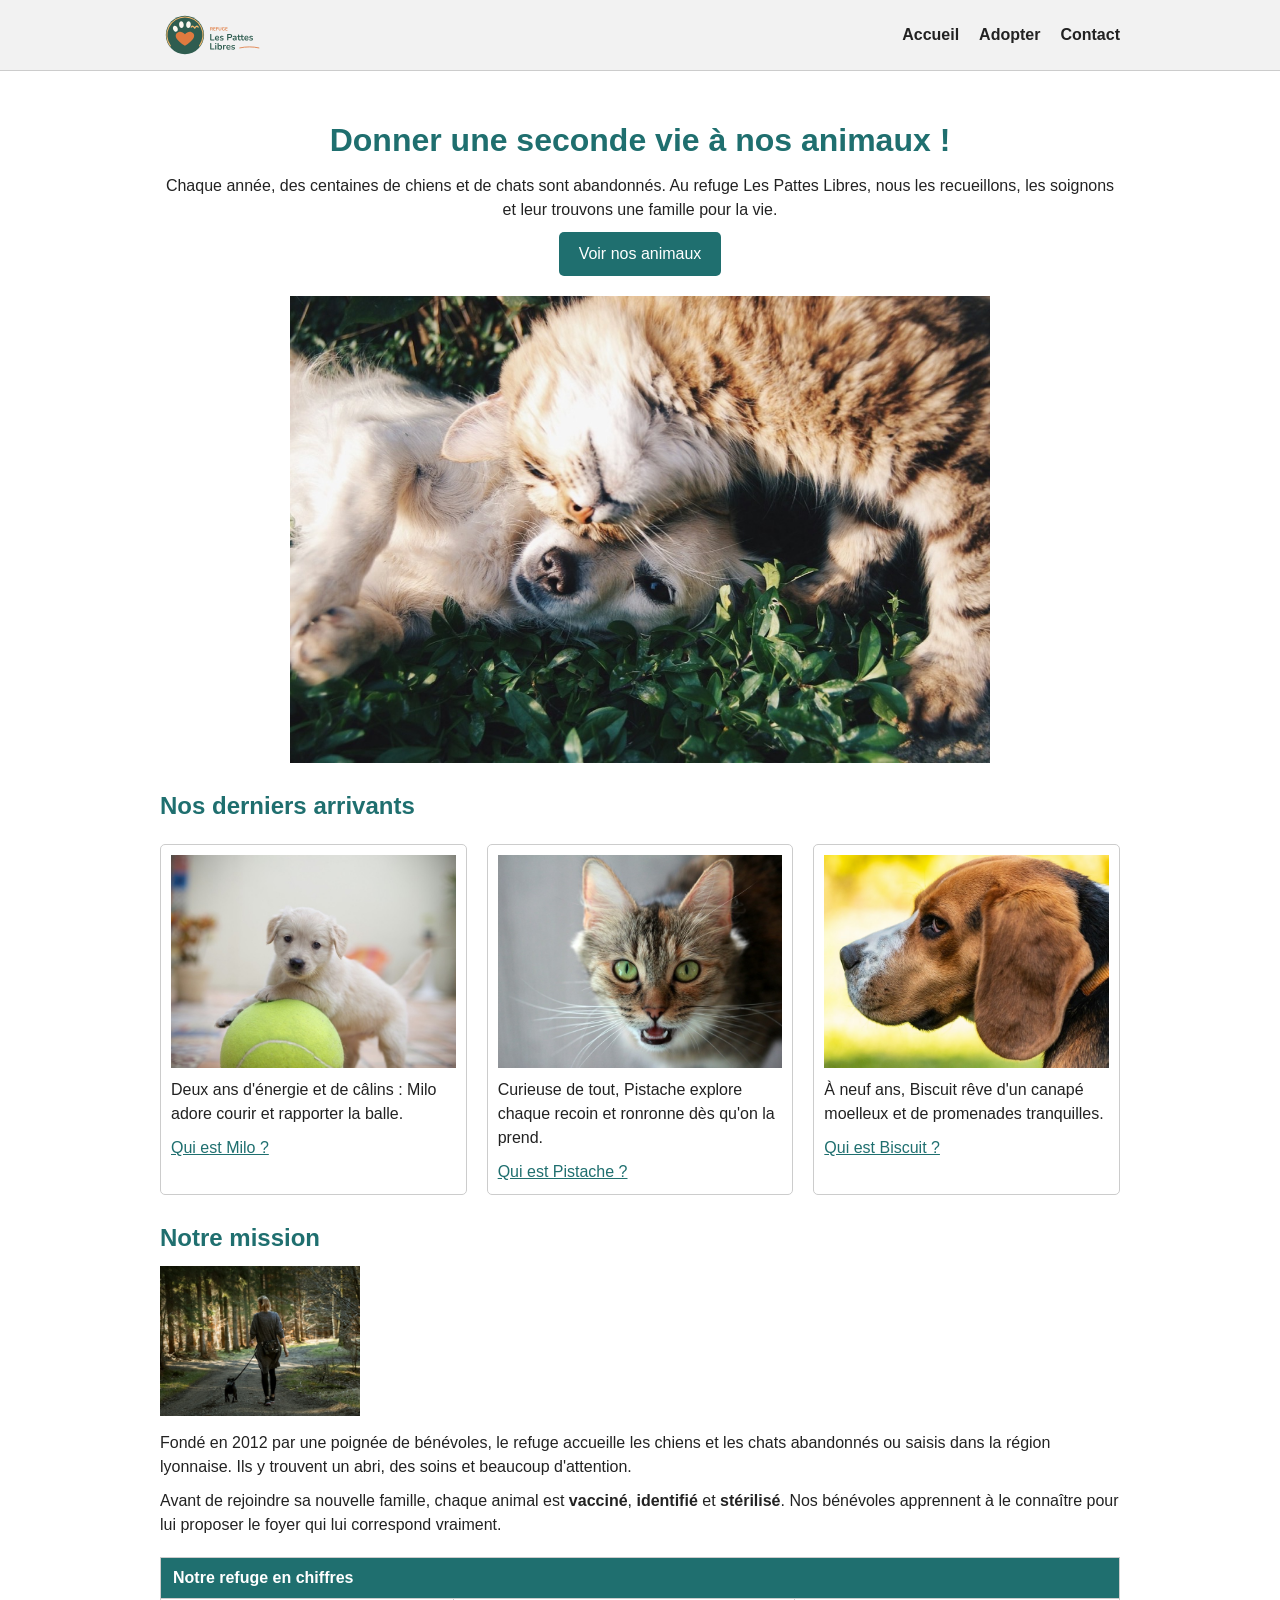
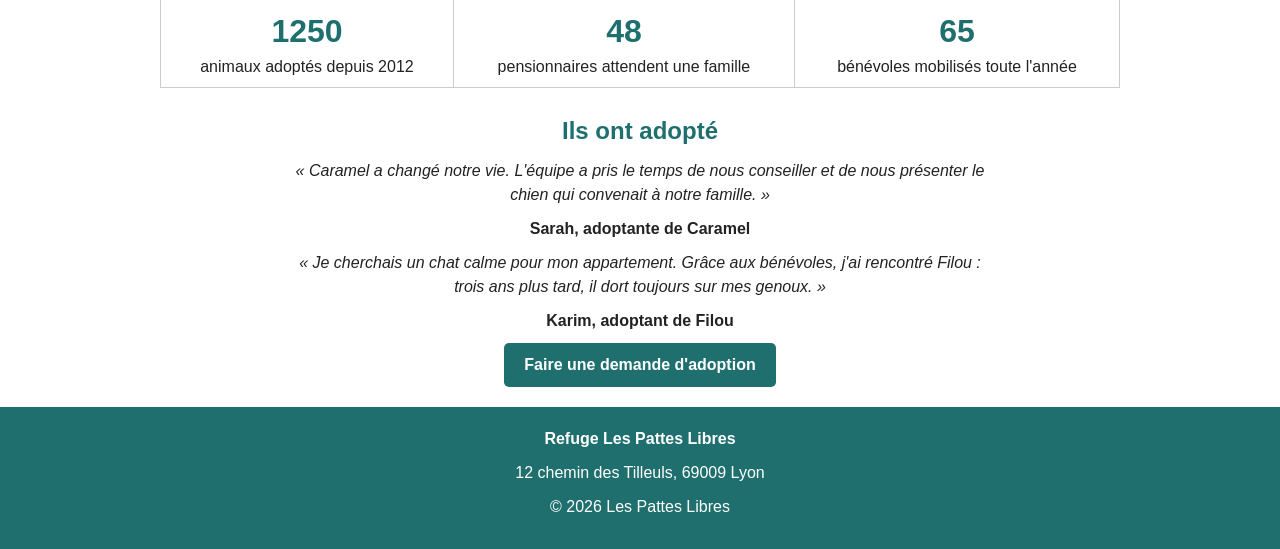
==== index.html @ fd4eedf7 "Renommer accueil.html à index.html" ====
<!doctype html>
<html lang="fr">
  <head>
    <meta charset="UTF-8" />
    <meta name="viewport" content="width=device-width, initial-scale=1.0" />
    <title>Les Pattes Libres</title>
    <link rel="stylesheet" href="./assets/style.css">
  </head>
  <body>
    <header>
      <nav>
        <a href="accueil.html"
          ><img
            src="./assets/image/logo 2.svg"
            alt="logo les pattes libres"
            width="200"
            height="100"
        /></a>
        <ul>
          <li><a href="accueil.html">Accueil</a></li>
          <li><a href="adoption.html">Adopter</a></li>
          <li><a href="contact.html">Contact</a></li>
        </ul>
      </nav>
    </header>
    <main>
      <section class="adopter">
        <h1>Donner une seconde vie à nos animaux !</h1>
        <p>
          Chaque année, des centaines de chiens et de chats sont abandonnés. Au refuge Les Pattes
          Libres, nous les recueillons, les soignons et leur trouvons une famille pour la vie.
        </p>
        <a href="adoption.html">Voir nos animaux</a>
        <img src="./assets/image/hero.jpg" alt="Image de chien et chat" width="700" height="500" />
      </section>

      <section class="arrivants">
      <h2>Nos derniers arrivants</h2>
      <article class="animal_1">
        <img src="./assets/image/milo.jpg" alt="Milo le chien" width="180" height="120" />
        <p>Deux ans d'énergie et de câlins : Milo adore courir et rapporter la balle.</p>
        <a href="adoption.html#milo">Qui est Milo ?</a>
      </article>
      <article class="animal_2">
        <img src="./assets/image/pistache.jpg" alt="Pistache le chat" width="180" height="120" />
        <p>Curieuse de tout, Pistache explore chaque recoin et ronronne dès qu'on la prend.</p>
        <a href="adoption.html#pistache">Qui est Pistache ?</a>
      </article>
      <article class="animal_3">
        <img src="./assets/image/biscuit.jpg" alt="Biscuit le chien" width="180" height="120" />
        <p>À neuf ans, Biscuit rêve d'un canapé moelleux et de promenades tranquilles.</p>
        <a href="adoption.html#biscuit">Qui est Biscuit ?</a>
      </article>

      </section>

      <section class="mission">
        <h2>Notre mission</h2>
        <img
          src="./assets/image/mission.jpg"
          alt="Bénévole qui promène un chien"
          width="200"
          height="150"
        />
        <p>
          Fondé en 2012 par une poignée de bénévoles, le refuge accueille les chiens et les chats
          abandonnés ou saisis dans la région lyonnaise. Ils y trouvent un abri, des soins et
          beaucoup d'attention.
        </p>
        <p>
          Avant de rejoindre sa nouvelle famille, chaque animal est <strong>vacciné</strong>,
          <strong>identifié</strong> et <strong>stérilisé</strong>. Nos bénévoles apprennent à le
          connaître pour lui proposer le foyer qui lui correspond vraiment.
        </p>
      </section>

      <table>
        <thead>
          <tr>
            <th colspan="3">Notre refuge en chiffres</th>
          </tr>
        </thead>
        <tbody>
          <tr>
            <td><strong>1250</strong> animaux adoptés depuis 2012</td>
            <td><strong>48</strong> pensionnaires attendent une famille</td>
            <td><strong>65</strong> bénévoles mobilisés toute l'année</td>
          </tr>
        </tbody>
      </table>

      <section class="avis">
        <h2>Ils ont adopté</h2>
        <p>
          <em
            >« Caramel a changé notre vie. L'équipe a pris le temps de nous conseiller et de nous
            présenter le chien qui convenait à notre famille. »</em
          >
        </p>
        <p><strong>Sarah, adoptante de Caramel</strong></p>
        <p>
          <em
            >« Je cherchais un chat calme pour mon appartement. Grâce aux bénévoles, j'ai rencontré
            Filou : trois ans plus tard, il dort toujours sur mes genoux. »</em
          >
        </p>
        <p><strong>Karim, adoptant de Filou</strong></p>
      </section>

      <section class="adoption">
        <a href="contact.html#formulaire"><strong>Faire une demande d'adoption</strong></a>
      </section>
    </main>

    <footer>
      <p><strong>Refuge Les Pattes Libres</strong></p>
      <p>12 chemin des Tilleuls, 69009 Lyon</p>
      <p>© 2026 Les Pattes Libres</p>
    </footer>
  </body>
</html>
---- assets/style.css ----
* {
  margin: 0;
  padding: 0;
  box-sizing: border-box;
}

ul {
  list-style: none;
}

body {
  font-family: Arial, Helvetica, sans-serif;
  line-height: 1.5;
  color: #222;
}
main {
  max-width: 1000px;
  margin: 0 auto;
  padding: 20px;
}
img {
  max-width: 100%;
  height: auto;
  display: block;
}
h1,
h2,
h3 {
  color: #1f6f6f;
  margin: 25px 0 10px;
}
h1 {
  font-size: 2rem;
}
h2 {
  font-size: 1.5rem;
}
h3 {
  font-size: 1.15rem;
}
p {
  margin-bottom: 10px;
}
a {
  color: #1f6f6f;
}
hr {
  border: 0;
  border-top: 1px solid #ccc;
  margin: 25px 0;
}

header {
  background: #f2f2f2;
  border-bottom: 1px solid #ccc;
}

nav {
  max-width: 1000px;
  margin: 0 auto;
  padding: 10px 20px;
  display: flex;
  justify-content: space-between;
  align-items: center;
}

nav img {
  height: 50px;
  width: auto;
}
nav ul {
  display: flex;
  gap: 20px;
}
nav ul a {
  text-decoration: none;
  font-weight: bold;
  color: #222;
}
nav ul a:hover {
  color: #1f6f6f;
  text-decoration: underline;
}

footer {
  background: #1f6f6f;
  color: #fff;
  text-align: center;
  padding: 20px;
}

.adopter > a,
.adoption a,
article.animal > a,
button {
  display: inline-block;
  background: #1f6f6f;
  color: #fff;
  padding: 10px 20px;
  border: 0;
  border-radius: 5px;
  font-size: 1rem;
  text-decoration: none;
  cursor: pointer;
}

.adopter > a:hover,
.adoption a:hover,
article.animal > a:hover,
button:hover {
  background: #14494a;
}

.adopter,
.adoption,
.avis {
  text-align: center;
}
.adopter img {
  margin: 20px auto 0;
}
.avis p {
  max-width: 700px;
  margin-left: auto;
  margin-right: auto;
}
.mission img {
  margin-bottom: 15px;
}
td strong {
  display: block;
  font-size: 2rem;
  color: #1f6f6f;
}
/*grid-template-columns sert a creer des colonnes (3) et 1fr sert a ajuter la largeur sois la une part de l'espace disponible*/
.arrivants,
.les_chiens,
.les_chats {
  display: grid;
  grid-template-columns: repeat(3, 1fr);
  gap: 20px;
}

/*grid column indique ici que la place des composants concerné utiliseront toute la largeur*/
.arrivants h2,
.les_chiens h2,
.les_chats h2 {
  grid-column: 1 / -1;
  margin-bottom: 0;
}

.arrivants article,
article.animal {
  border: 1px solid #ccc;
  border-radius: 5px;
  padding: 10px;
}

.arrivants img,
article.animal img {
  width: 100%;
  margin-bottom: 10px;
}

article.animal {
  display: grid;
  grid-template-columns: auto 1fr;
  column-gap: 10px;
  align-content: start;
}

article.animal > img,
article.animal > h3,
article.animal > p,
article.animal > a {
  grid-column: 1 / -1;
}

article.animal > h3 {
  margin-top: 0;
}
article.animal > a {
  margin-top: 15px;
  text-align: center;
}
.caracteristique {
  grid-column: 1;
}
.infos {
  grid-column: 2;
}

/* border-collapase sert a fusionner les bordures des cellules*/
table {
  width: 100%;
  border-collapse: collapse;
  margin: 20px 0;
}
th,
td {
  border: 1px solid #ccc;
  padding: 8px 12px;
  text-align: left;
}
th {
  background: #1f6f6f;
  color: #fff;
}

/* vise uniquement les balise td et strong d'un tableau, et applique aux balises td le texte-align: center*/
table:has(td strong) td {
  text-align: center;
}

fieldset {
  border: 1px solid #ccc;
  padding: 15px;
  margin-top: 15px;
}
legend {
  font-weight: bold;
  padding: 0 5px;
}

/* sert a annuler la fonctionnaliter des balise br car il y avait trop d'espacement dans mon formulaire*/
form br {
  display: none;
}
label {
  display: block;
  margin-top: 12px;
  font-weight: bold;
}

input[type='text'],
input[type='email'],
input[type='tel'],
select,
textarea {
  width: 100%;
  padding: 8px;
  border: 1px solid #999;
  border-radius: 4px;
  font-size: 1rem;
}

input[type='radio'] + label {
  display: inline;
  font-weight: normal;
  margin-right: 10px;
}
button {
  margin-top: 20px;
}

.formulaire_adopt_check{
  display: flex;
  padding: 0px;
  margin: 0px;
}

.formulaire_adopt_check label{
  margin-bottom: 12px;
  margin-right : 5px;
}
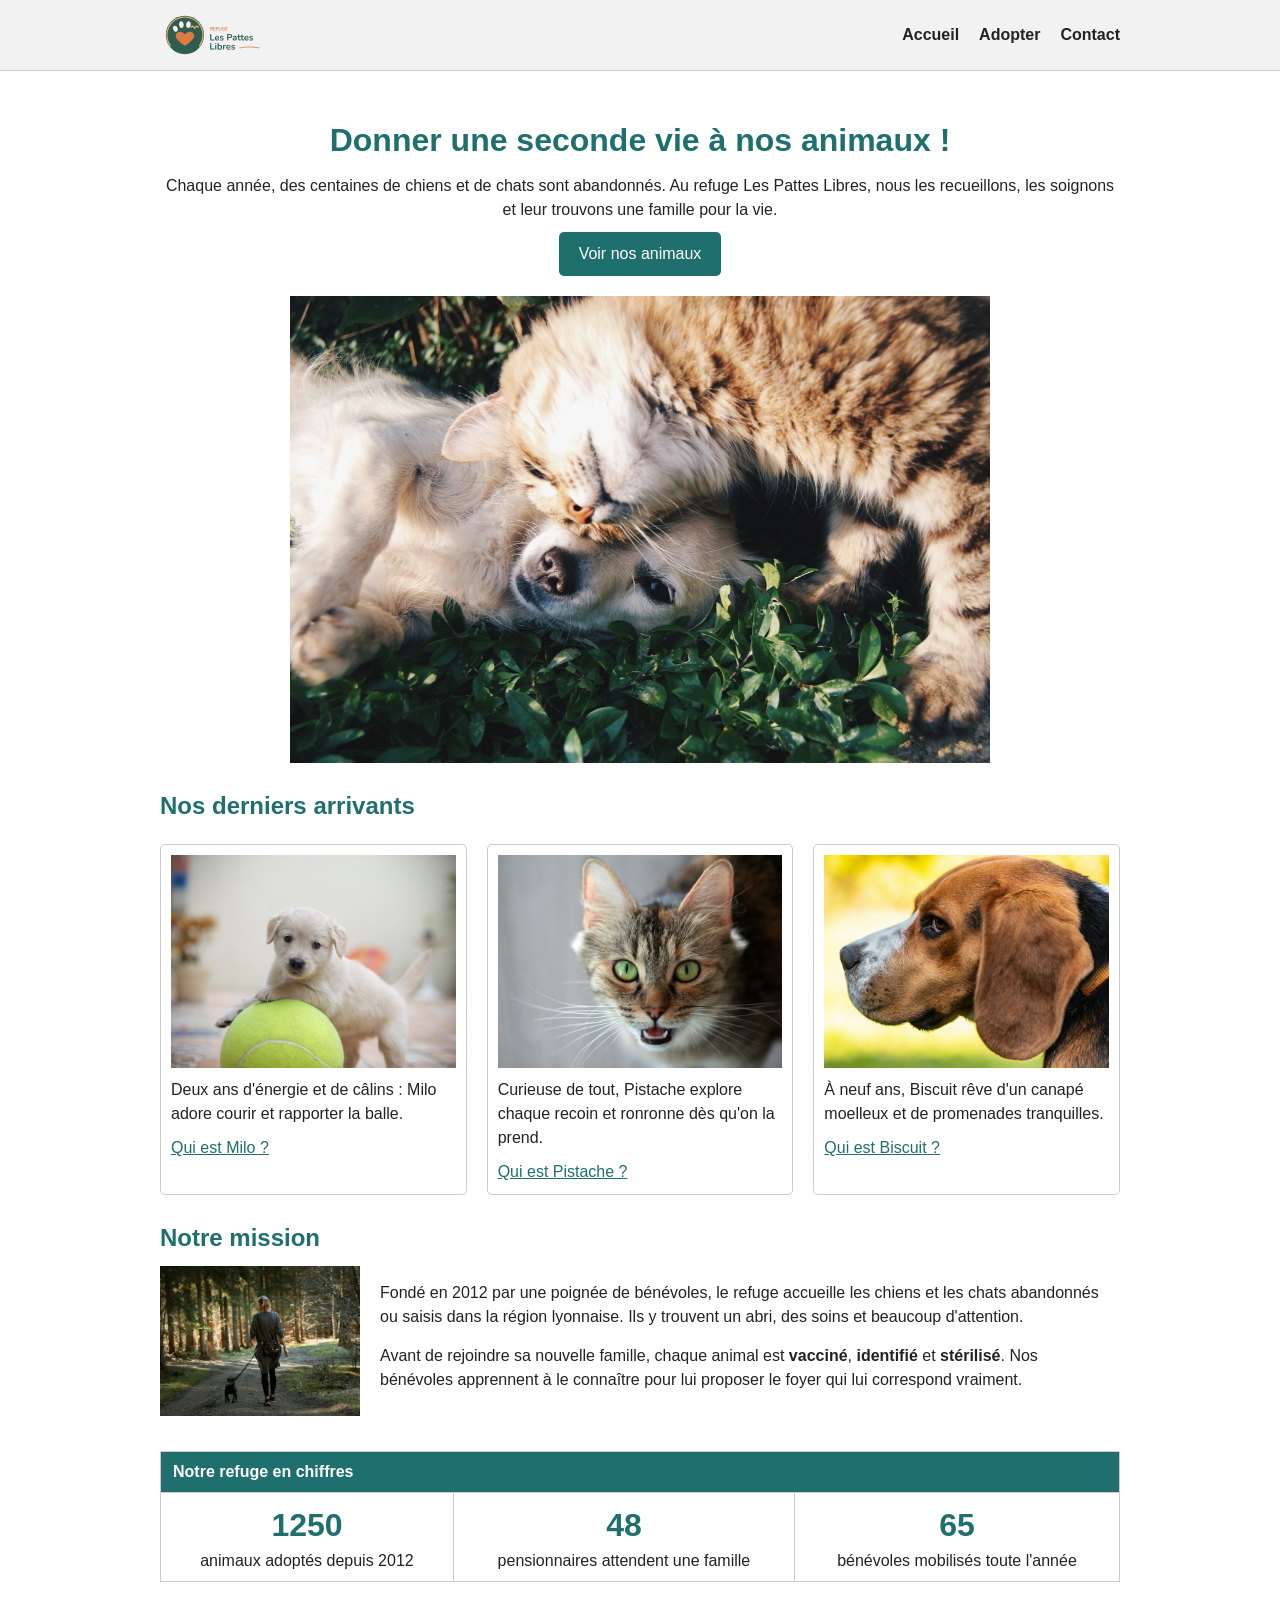
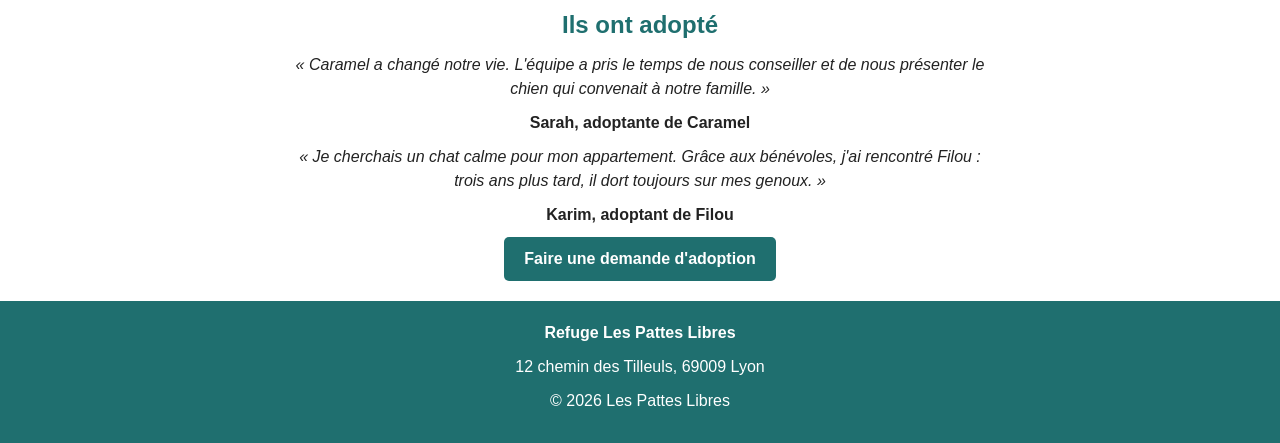
==== commit 268391f3: "Notre mission - centrer texte" ====
--- a/index.html
+++ b/index.html
@@ -53,25 +53,26 @@
       </article>
 
       </section>
-
+      <h2>Notre mission</h2>
       <section class="mission">
-        <h2>Notre mission</h2>
         <img
           src="./assets/image/mission.jpg"
           alt="Bénévole qui promène un chien"
           width="200"
           height="150"
         />
-        <p>
-          Fondé en 2012 par une poignée de bénévoles, le refuge accueille les chiens et les chats
-          abandonnés ou saisis dans la région lyonnaise. Ils y trouvent un abri, des soins et
-          beaucoup d'attention.
+        <div>
+          <p>
+            Fondé en 2012 par une poignée de bénévoles, le refuge accueille les chiens et les chats
+            abandonnés ou saisis dans la région lyonnaise. Ils y trouvent un abri, des soins et
+            beaucoup d'attention.
+          </p>
+          <p>
+            Avant de rejoindre sa nouvelle famille, chaque animal est <strong>vacciné</strong>,
+            <strong>identifié</strong> et <strong>stérilisé</strong>. Nos bénévoles apprennent à le
+            connaître pour lui proposer le foyer qui lui correspond vraiment.
         </p>
-        <p>
-          Avant de rejoindre sa nouvelle famille, chaque animal est <strong>vacciné</strong>,
-          <strong>identifié</strong> et <strong>stérilisé</strong>. Nos bénévoles apprennent à le
-          connaître pour lui proposer le foyer qui lui correspond vraiment.
-        </p>
+        </div>
       </section>
 
       <table>
--- a/assets/style.css
+++ b/assets/style.css
@@ -124,9 +124,22 @@
   margin-left: auto;
   margin-right: auto;
 }
+
+.mission{
+  display: flex;
+}
 .mission img {
   margin-bottom: 15px;
-}
+  margin-right: 15px;
+
+}
+.mission div{
+  display: block;
+}
+.mission p{
+  margin:15px 5px;
+}
+
 td strong {
   display: block;
   font-size: 2rem;
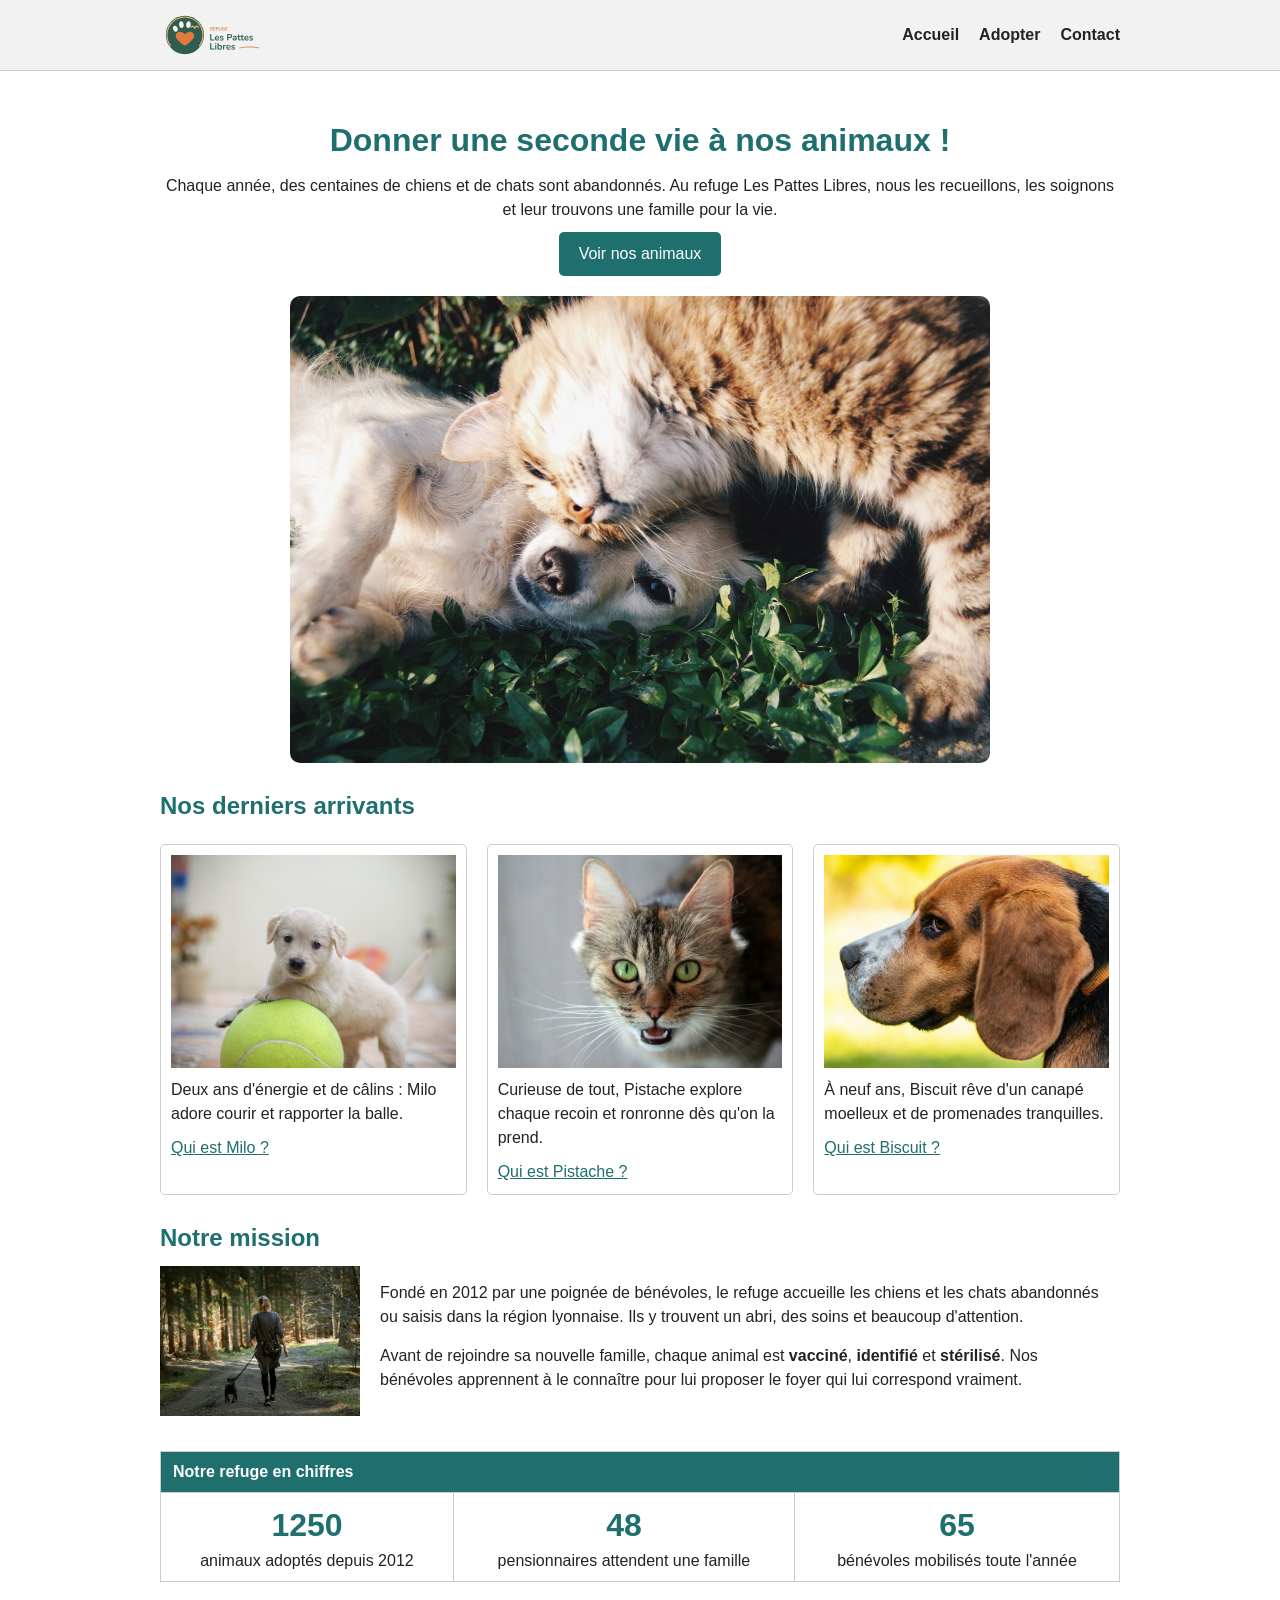
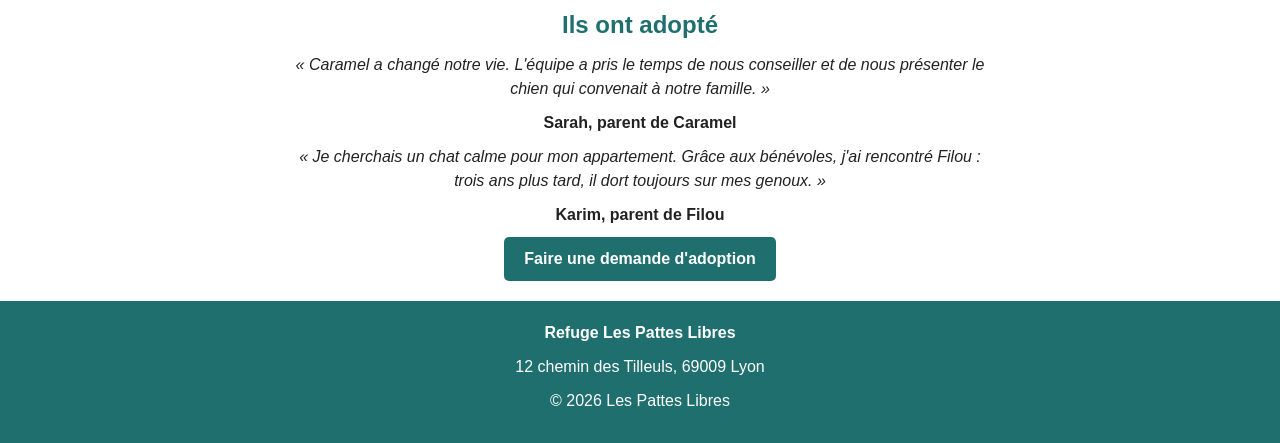
==== commit 307e539b: "last cleanup" ====
--- a/index.html
+++ b/index.html
@@ -9,7 +9,7 @@
   <body>
     <header>
       <nav>
-        <a href="accueil.html"
+        <a href="index.html"
           ><img
             src="./assets/image/logo 2.svg"
             alt="logo les pattes libres"
@@ -17,7 +17,7 @@
             height="100"
         /></a>
         <ul>
-          <li><a href="accueil.html">Accueil</a></li>
+          <li><a href="index.html">Accueil</a></li>
           <li><a href="adoption.html">Adopter</a></li>
           <li><a href="contact.html">Contact</a></li>
         </ul>
@@ -98,14 +98,14 @@
             présenter le chien qui convenait à notre famille. »</em
           >
         </p>
-        <p><strong>Sarah, adoptante de Caramel</strong></p>
+        <p><strong>Sarah, parent de Caramel</strong></p>
         <p>
           <em
             >« Je cherchais un chat calme pour mon appartement. Grâce aux bénévoles, j'ai rencontré
             Filou : trois ans plus tard, il dort toujours sur mes genoux. »</em
           >
         </p>
-        <p><strong>Karim, adoptant de Filou</strong></p>
+        <p><strong>Karim, parent de Filou</strong></p>
       </section>
 
       <section class="adoption">
--- a/assets/style.css
+++ b/assets/style.css
@@ -13,37 +13,46 @@
   line-height: 1.5;
   color: #222;
 }
+
 main {
   max-width: 1000px;
   margin: 0 auto;
   padding: 20px;
 }
+
 img {
   max-width: 100%;
   height: auto;
   display: block;
 }
+
 h1,
 h2,
 h3 {
   color: #1f6f6f;
   margin: 25px 0 10px;
 }
+
 h1 {
   font-size: 2rem;
 }
+
 h2 {
   font-size: 1.5rem;
 }
+
 h3 {
   font-size: 1.15rem;
 }
+
 p {
   margin-bottom: 10px;
 }
+
 a {
   color: #1f6f6f;
 }
+
 hr {
   border: 0;
   border-top: 1px solid #ccc;
@@ -68,15 +77,18 @@
   height: 50px;
   width: auto;
 }
+
 nav ul {
   display: flex;
   gap: 20px;
 }
+
 nav ul a {
   text-decoration: none;
   font-weight: bold;
   color: #222;
 }
+
 nav ul a:hover {
   color: #1f6f6f;
   text-decoration: underline;
@@ -116,9 +128,12 @@
 .avis {
   text-align: center;
 }
+
 .adopter img {
   margin: 20px auto 0;
-}
+  border-radius: 10px
+}
+
 .avis p {
   max-width: 700px;
   margin-left: auto;
@@ -128,14 +143,16 @@
 .mission{
   display: flex;
 }
+
 .mission img {
   margin-bottom: 15px;
   margin-right: 15px;
-
-}
+}
+
 .mission div{
   display: block;
 }
+
 .mission p{
   margin:15px 5px;
 }
@@ -145,7 +162,8 @@
   font-size: 2rem;
   color: #1f6f6f;
 }
-/*grid-template-columns sert a creer des colonnes (3) et 1fr sert a ajuter la largeur sois la une part de l'espace disponible*/
+
+/* "grid-template-columns" sert a créer des colonnes (3) et 1fr sert a ajuster la largeur. Ici, une part de l'espace disponible*/
 .arrivants,
 .les_chiens,
 .les_chats {
@@ -192,13 +210,16 @@
 article.animal > h3 {
   margin-top: 0;
 }
+
 article.animal > a {
   margin-top: 15px;
   text-align: center;
 }
+
 .caracteristique {
   grid-column: 1;
 }
+
 .infos {
   grid-column: 2;
 }
@@ -209,12 +230,18 @@
   border-collapse: collapse;
   margin: 20px 0;
 }
+
+tr:nth-child(even){
+  background-color: #eee;
+}
+
 th,
 td {
   border: 1px solid #ccc;
   padding: 8px 12px;
   text-align: left;
 }
+
 th {
   background: #1f6f6f;
   color: #fff;
@@ -230,6 +257,7 @@
   padding: 15px;
   margin-top: 15px;
 }
+
 legend {
   font-weight: bold;
   padding: 0 5px;
@@ -239,6 +267,7 @@
 form br {
   display: none;
 }
+
 label {
   display: block;
   margin-top: 12px;
@@ -262,6 +291,7 @@
   font-weight: normal;
   margin-right: 10px;
 }
+
 button {
   margin-top: 20px;
 }
@@ -275,4 +305,8 @@
 .formulaire_adopt_check label{
   margin-bottom: 12px;
   margin-right : 5px;
+}
+
+.trouver p{
+  margin:3px 1px; 
 }
